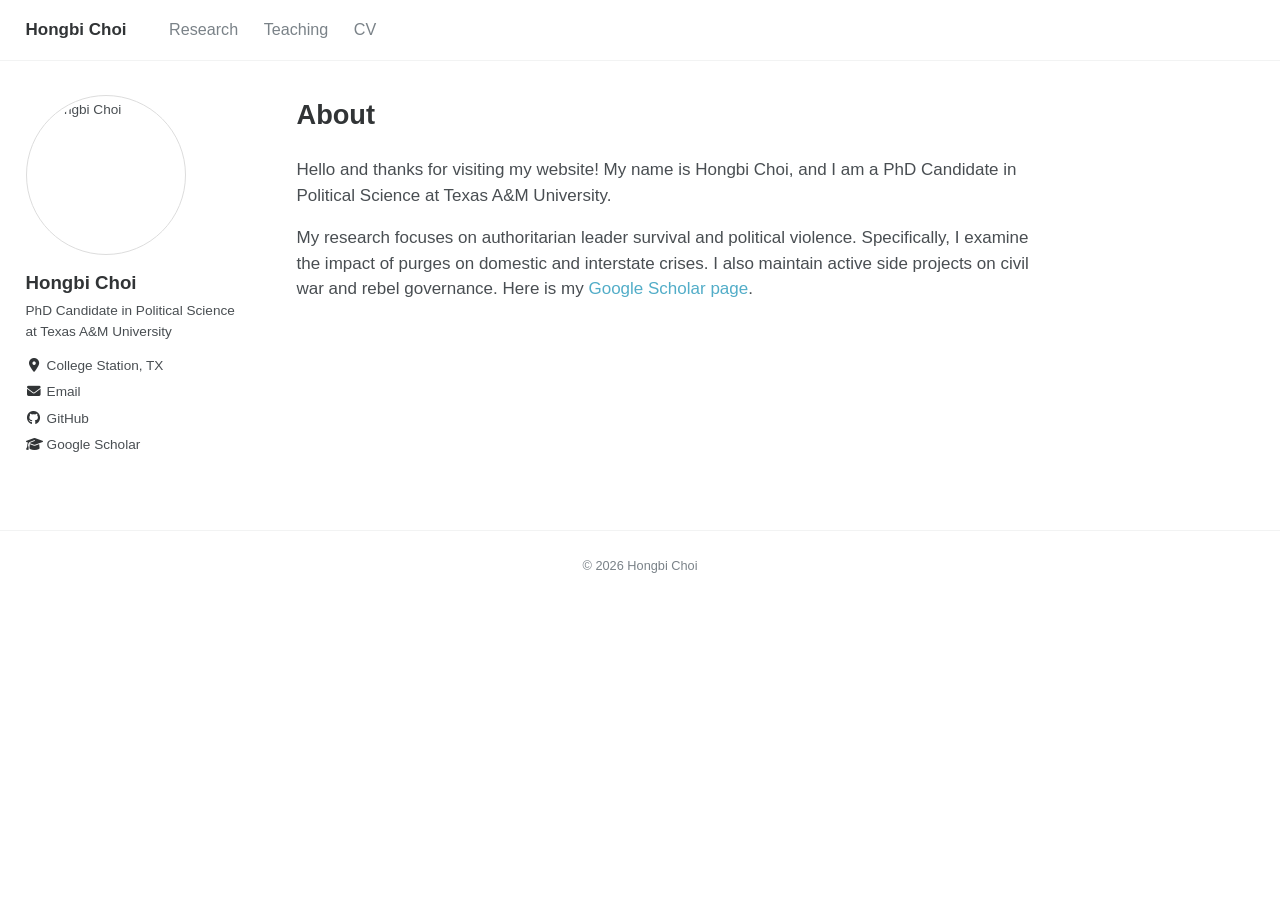
==== index.html @ 8efd3cb0 "Update intro, research list, add teaching page and Oct 2026 CV Co-Authored-By: Claude Opus 5.5 <nore" ====
<!doctype html>
<html lang="en">
<head>
  <meta charset="utf-8">
  <meta name="viewport" content="width=device-width, initial-scale=1">
  <title>Hongbi Choi</title>
  <link rel="stylesheet" href="https://cdnjs.cloudflare.com/ajax/libs/font-awesome/6.5.1/css/all.min.css">
  <link rel="stylesheet" href="assets/style.css">
</head>
<body>

<header class="masthead">
  <div class="masthead__inner">
    <a class="site-title" href="index.html">Hongbi Choi</a>
    <ul class="nav-links">
      <li><a href="research.html">Research</a></li>
      <li><a href="teaching.html">Teaching</a></li>
      <li><a href="cv.html">CV</a></li>
    </ul>
  </div>
</header>

<div class="page">
  <aside class="sidebar">
    <div class="author__avatar"><img src="assets/profile.jpg" alt="Hongbi Choi"></div>
    <div>
      <h3 class="author__name">Hongbi Choi</h3>
      <p class="author__bio">PhD Candidate in Political Science at Texas A&amp;M University</p>
      <ul class="author__links">
        <li><i class="fas fa-map-marker-alt"></i><span>College Station, TX</span></li>
        <li><a href="mailto:choi112@tamu.edu"><i class="fas fa-envelope"></i>Email</a></li>
        <li><a href="https://github.com/hongbichoi112"><i class="fab fa-github"></i>GitHub</a></li>
        <li><a href="https://scholar.google.com/citations?user=u6lAiIwAAAAJ&amp;hl=en&amp;oi=ao"><i class="fas fa-graduation-cap"></i>Google Scholar</a></li>
      </ul>
    </div>
  </aside>

  <main class="content">
    <h1>About</h1>
    <p>
      Hello and thanks for visiting my website! My name is Hongbi Choi, and I am a PhD Candidate
      in Political Science at Texas A&amp;M University.
    </p>
    <p>
      My research focuses on authoritarian leader survival and political violence. Specifically,
      I examine the impact of purges on domestic and interstate crises. I also maintain active side
      projects on civil war and rebel governance. Here is my
      <a href="https://scholar.google.com/citations?user=u6lAiIwAAAAJ&amp;hl=en&amp;oi=ao">Google Scholar page</a>.
    </p>
  </main>
</div>

<footer>&copy; 2026 Hongbi Choi</footer>
</body>
</html>
---- assets/style.css ----
/* ===== Academic site — Minimal Mistakes 스타일 ===== */
:root {
  --text: #494e52;
  --heading: #313436;
  --muted: #7a8288;
  --link: #52adc8;
  --accent: #8b1e1e;          /* 버튼 색 (Texas A&M maroon 계열) */
  --border: #f2f3f3;
  --bg: #ffffff;
  --code-bg: #fafafa;
}

* { box-sizing: border-box; }

html { font-size: 16px; }
@media (min-width: 1024px) { html { font-size: 17px; } }

body {
  margin: 0;
  background: var(--bg);
  color: var(--text);
  font-family: -apple-system, BlinkMacSystemFont, "Roboto", "Segoe UI",
               "Helvetica Neue", "Lucida Grande", Arial, sans-serif;
  line-height: 1.5;
}

a { color: var(--link); text-decoration: none; }
a:hover { text-decoration: underline; }

/* ===== 상단 네비게이션 ===== */
.masthead {
  border-bottom: 1px solid var(--border);
  background: #fff;
  position: sticky; top: 0; z-index: 10;
}
.masthead__inner {
  max-width: 1280px;
  margin: 0 auto;
  padding: 1em 1.5em;
  display: flex; align-items: center; gap: 2.5em;
}
.site-title {
  font-weight: 700; color: var(--heading); font-size: 1rem; white-space: nowrap;
}
.site-title:hover { text-decoration: none; }
.nav-links { display: flex; gap: 1.5em; margin: 0; padding: 0; list-style: none; }
.nav-links a { color: var(--muted); font-size: .95rem; }
.nav-links a.active, .nav-links a:hover { color: var(--heading); text-decoration: none; }

/* ===== 레이아웃: 사이드바 + 본문 ===== */
.page {
  max-width: 1280px;
  margin: 0 auto;
  padding: 2em 1.5em 4em;
  display: grid;
  grid-template-columns: 220px 1fr;
  gap: 3em;
}
@media (max-width: 800px) {
  .page { grid-template-columns: 1fr; gap: 1.5em; padding-top: 1.5em; }
}

/* ===== 사이드바 (프로필) ===== */
.sidebar { font-size: .8rem; }
@media (min-width: 801px) { .sidebar { position: sticky; top: 5em; align-self: start; } }

.author__avatar img {
  width: 160px; height: 160px; object-fit: cover;
  border-radius: 50%; border: 1px solid #ddd; padding: 4px; display: block;
}
.author__name { margin: .8em 0 .2em; font-size: 1.1rem; font-weight: 700; color: var(--heading); }
.author__bio { margin: 0 0 1em; color: var(--text); }
.author__links { list-style: none; margin: 0; padding: 0; }
.author__links li { margin: .45em 0; }
.author__links a, .author__links span { color: var(--text); }
.author__links i { width: 1.2em; text-align: center; margin-right: .35em; color: var(--heading); }

@media (max-width: 800px) {
  .sidebar { display: flex; gap: 1.2em; align-items: center; flex-wrap: wrap; }
  .author__avatar img { width: 100px; height: 100px; }
  .author__links { display: flex; flex-wrap: wrap; gap: .3em 1em; }
  .author__links li { margin: 0; }
}

/* ===== 본문 ===== */
.content { max-width: 760px; min-width: 0; }
.content h1 { font-size: 1.6rem; color: var(--heading); margin: 0 0 .8em; }
.content h2 {
  font-size: 1.35rem; color: var(--heading);
  margin: 0 0 .8em; padding-bottom: .4em;
}
.content h2 + * { margin-top: 0; }
.content section { margin-bottom: 2.5em; }
.content p { margin: 0 0 1em; }

/* 논문 항목 */
.paper { margin-bottom: 1.6em; }
.paper__title { margin: 0 0 .5em; }
.paper__title em { font-style: italic; }

.btns { display: flex; flex-wrap: wrap; gap: .4em; }
.btn {
  display: inline-block;
  font-size: .78rem; line-height: 1.4;
  padding: .25em .55em;
  border: 1px solid var(--accent);
  border-radius: 3px;
  color: var(--accent); background: #fff;
  cursor: pointer; font-family: inherit;
}
.btn:hover { background: var(--accent); color: #fff; text-decoration: none; }
.btn[aria-expanded="true"] { background: var(--accent); color: #fff; }

.abstract {
  display: none;
  margin-top: .7em;
  padding: .8em 1em;
  background: var(--code-bg);
  border-left: 3px solid var(--accent);
  font-size: .9rem;
}
.abstract.open { display: block; }

.paper__note { margin: -.3em 0 .5em; font-size: .85rem; color: var(--muted); }
.muted { color: var(--muted); font-weight: 400; }

/* Teaching 페이지 */
.course { margin-bottom: 1.1em; }
.content .course__title { margin: 0; }
.content .course__term { margin: .1em 0 0; font-size: .85rem; color: var(--muted); }

/* 일반 리스트 */
.plain-list { padding-left: 1.2em; }
.plain-list li { margin-bottom: .5em; }

/* CV 페이지 PDF 뷰어 */
.cv-frame {
  width: 100%; height: 80vh;
  border: 1px solid #ddd; border-radius: 4px;
}

footer {
  text-align: center; font-size: .75rem; color: var(--muted);
  padding: 2em 1em; border-top: 1px solid var(--border);
}

@media (max-width: 480px) {
  .masthead__inner { gap: 1.2em; padding: 1em; }
  .nav-links { gap: 1em; }
}
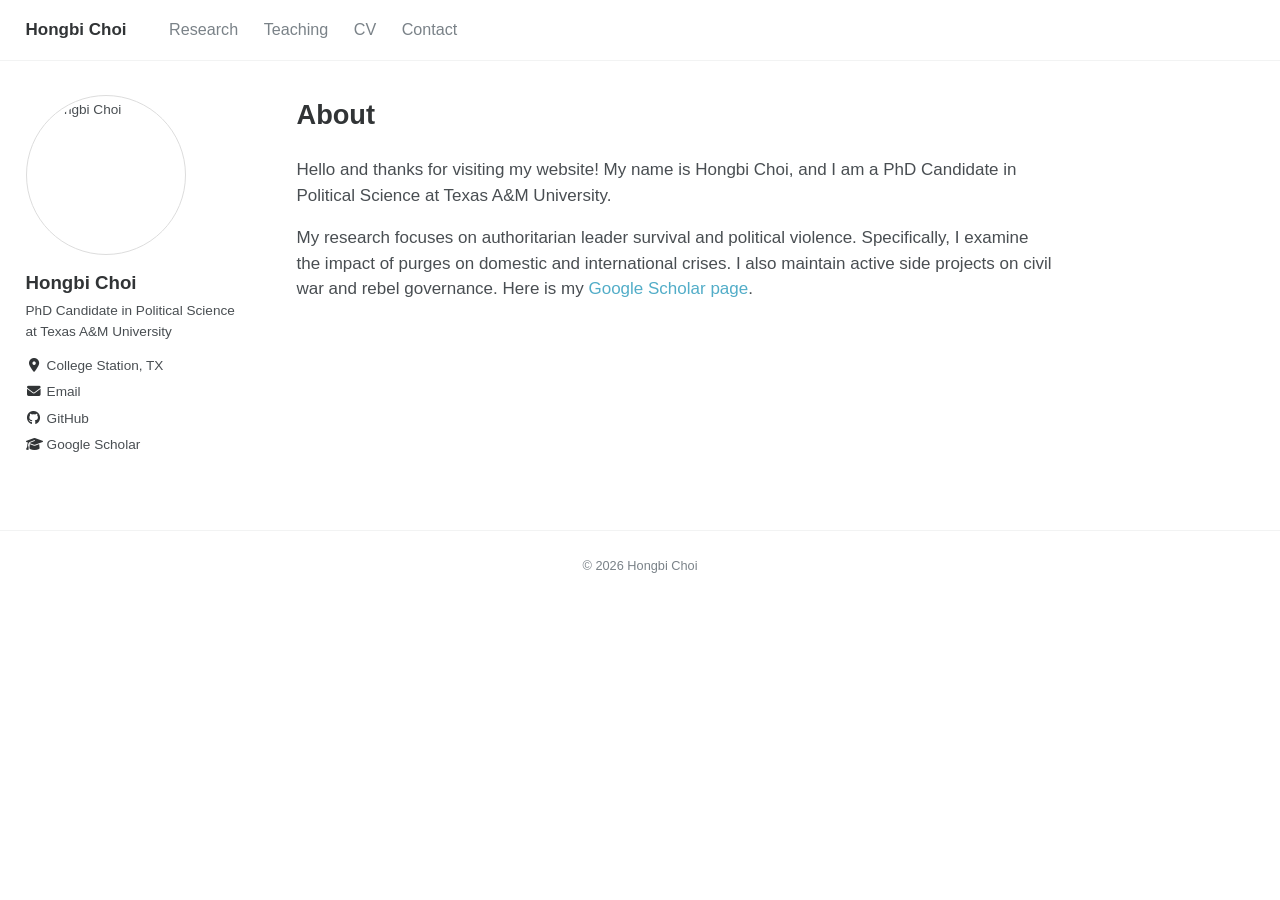
==== commit 6df9e359: "Add Contact page; reword intro to international crises Co-Authored-By: Claude Opus 5.5 <noreply@anth" ====
--- a/index.html
+++ b/index.html
@@ -16,6 +16,7 @@
       <li><a href="research.html">Research</a></li>
       <li><a href="teaching.html">Teaching</a></li>
       <li><a href="cv.html">CV</a></li>
+      <li><a href="contact.html">Contact</a></li>
     </ul>
   </div>
 </header>
@@ -43,7 +44,7 @@
     </p>
     <p>
       My research focuses on authoritarian leader survival and political violence. Specifically,
-      I examine the impact of purges on domestic and interstate crises. I also maintain active side
+      I examine the impact of purges on domestic and international crises. I also maintain active side
       projects on civil war and rebel governance. Here is my
       <a href="https://scholar.google.com/citations?user=u6lAiIwAAAAJ&amp;hl=en&amp;oi=ao">Google Scholar page</a>.
     </p>
--- a/assets/style.css
+++ b/assets/style.css
@@ -148,3 +148,9 @@
   .masthead__inner { gap: 1.2em; padding: 1em; }
   .nav-links { gap: 1em; }
 }
+
+/* Contact 페이지 */
+.content .contact { margin-bottom: 1.8em; }
+.content .contact h2 { font-size: 1.1rem; margin-bottom: .4em; }
+.content .contact h2 i { width: 1.2em; color: var(--accent); }
+.content address { font-style: normal; line-height: 1.6; }
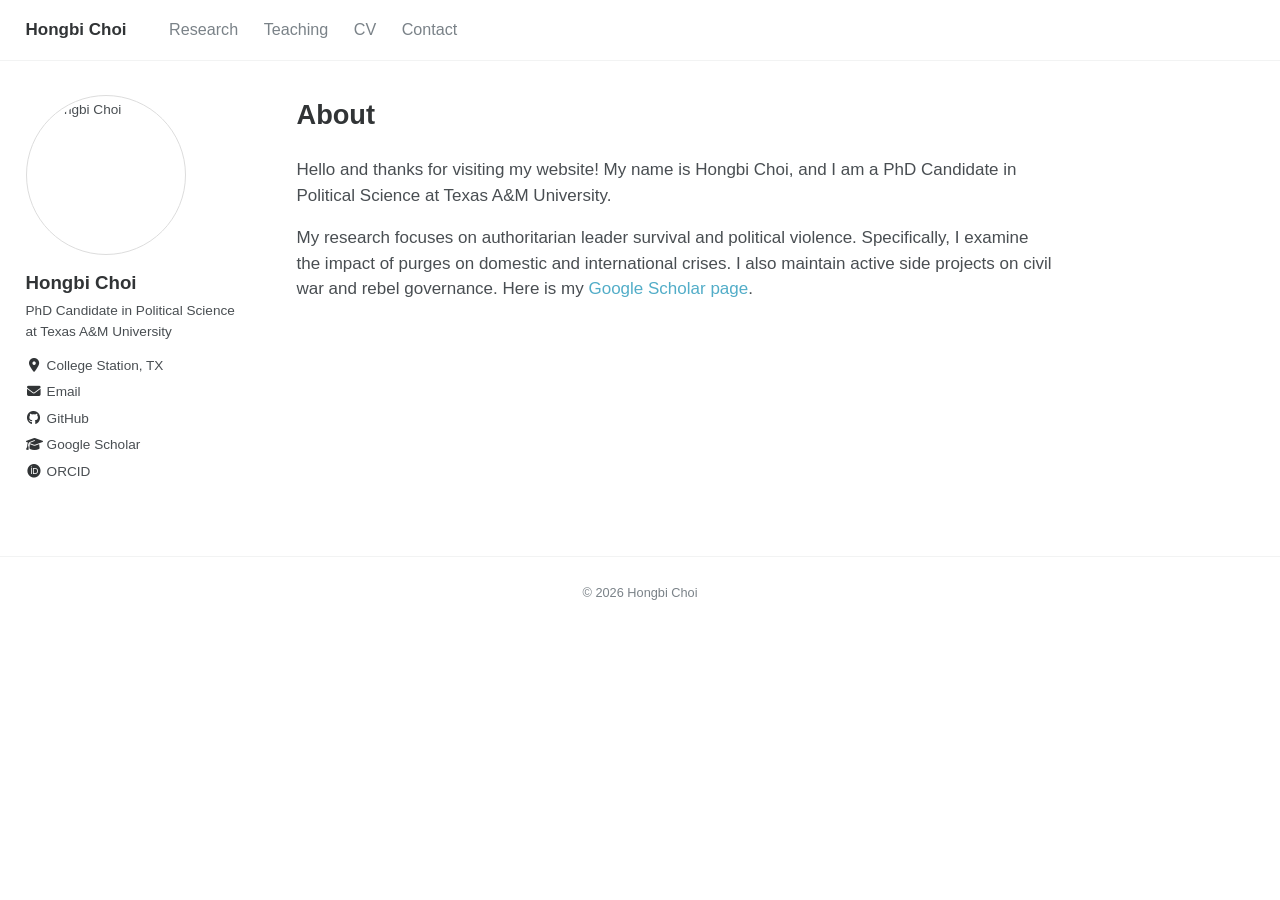
==== commit f0337e06: "Add ORCID link and structured data Co-Authored-By: Claude Opus 5.5 <noreply@anthropic.com>" ====
--- a/index.html
+++ b/index.html
@@ -3,7 +3,59 @@
 <head>
   <meta charset="utf-8">
   <meta name="viewport" content="width=device-width, initial-scale=1">
-  <title>Hongbi Choi</title>
+  <title>Hongbi Choi | Political Science, Texas A&amp;M University</title>
+  <meta name="description" content="Hongbi Choi is a PhD Candidate in Political Science at Texas A&amp;M University studying authoritarian leader survival, purges, political violence, civil war, and rebel governance.">
+  <meta name="author" content="Hongbi Choi">
+  <link rel="canonical" href="https://hongbichoi.com/">
+  <meta property="og:type" content="profile">
+  <meta property="og:site_name" content="Hongbi Choi">
+  <meta property="og:title" content="Hongbi Choi | Political Science, Texas A&amp;M University">
+  <meta property="og:description" content="Hongbi Choi is a PhD Candidate in Political Science at Texas A&amp;M University studying authoritarian leader survival, purges, political violence, civil war, and rebel governance.">
+  <meta property="og:url" content="https://hongbichoi.com/">
+  <meta property="og:image" content="https://hongbichoi.com/assets/profile.jpg">
+  <meta name="twitter:card" content="summary">
+  <script type="application/ld+json">
+{
+    "@context": "https://schema.org",
+    "@type": "Person",
+    "name": "Hongbi Choi",
+    "url": "https://hongbichoi.com/",
+    "image": "https://hongbichoi.com/assets/profile.jpg",
+    "jobTitle": "PhD Candidate in Political Science",
+    "email": "mailto:choi112@tamu.edu",
+    "affiliation": {
+      "@type": "CollegeOrUniversity",
+      "name": "Texas A&M University",
+      "department": {
+        "@type": "Organization",
+        "name": "Department of Political Science"
+      }
+    },
+    "alumniOf": [
+      {
+        "@type": "CollegeOrUniversity",
+        "name": "Chung-Ang University"
+      },
+      {
+        "@type": "CollegeOrUniversity",
+        "name": "Kyonggi University"
+      }
+    ],
+    "knowsAbout": [
+      "Authoritarian politics",
+      "Purges",
+      "Political violence",
+      "Civil war",
+      "Rebel governance",
+      "International conflict"
+    ],
+    "sameAs": [
+      "https://scholar.google.com/citations?user=u6lAiIwAAAAJ",
+      "https://github.com/hongbichoi112",
+      "https://orcid.org/0009-0004-6435-3929"
+    ]
+  }
+  </script>
   <link rel="stylesheet" href="https://cdnjs.cloudflare.com/ajax/libs/font-awesome/6.5.1/css/all.min.css">
   <link rel="stylesheet" href="assets/style.css">
 </head>
@@ -32,6 +84,7 @@
         <li><a href="mailto:choi112@tamu.edu"><i class="fas fa-envelope"></i>Email</a></li>
         <li><a href="https://github.com/hongbichoi112"><i class="fab fa-github"></i>GitHub</a></li>
         <li><a href="https://scholar.google.com/citations?user=u6lAiIwAAAAJ&amp;hl=en&amp;oi=ao"><i class="fas fa-graduation-cap"></i>Google Scholar</a></li>
+        <li><a href="https://orcid.org/0009-0004-6435-3929"><i class="fab fa-orcid"></i>ORCID</a></li>
       </ul>
     </div>
   </aside>
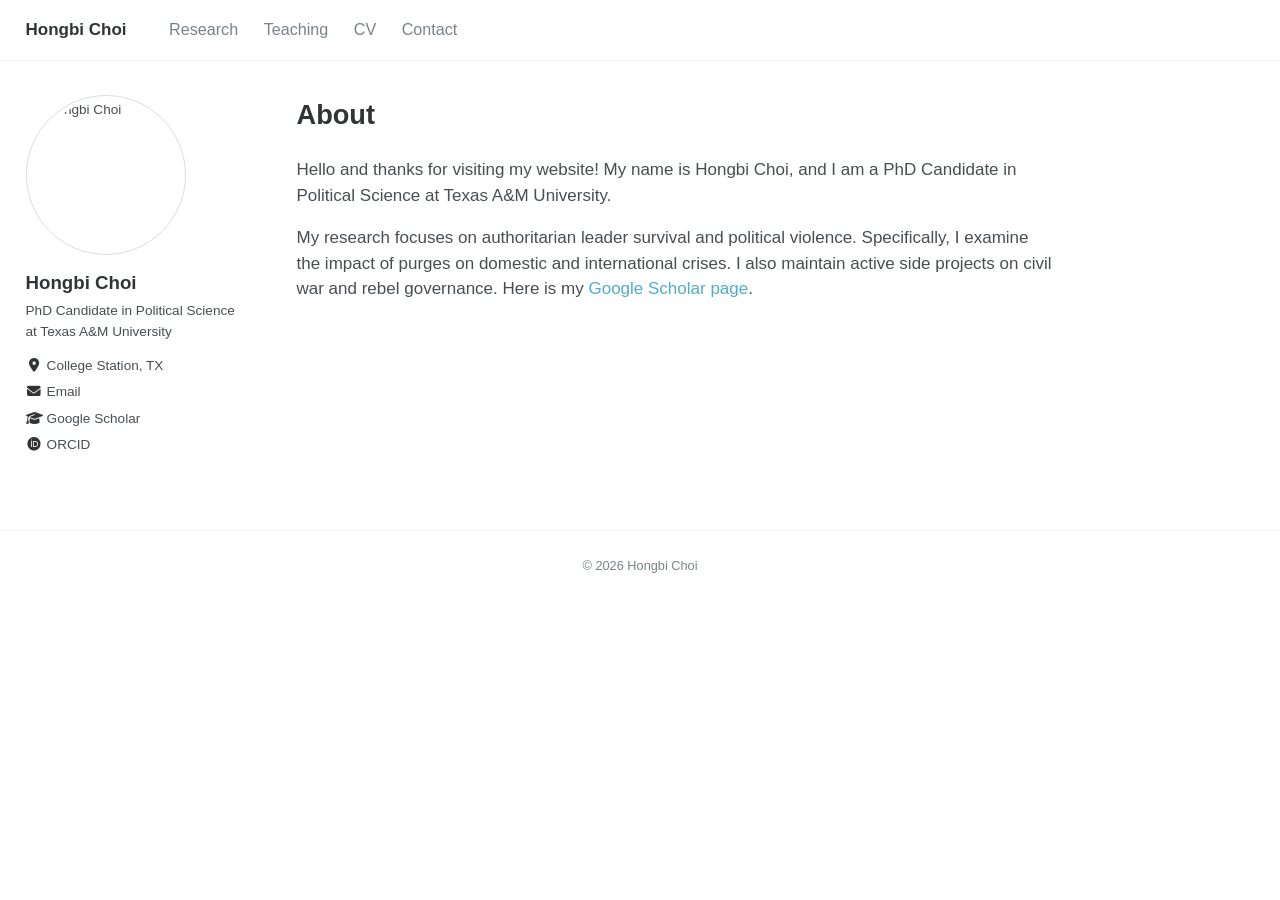
==== commit 3b4a688c: "Hide GitHub button from sidebar Co-Authored-By: Claude Opus 5.5 <noreply@anthropic.com>" ====
--- a/index.html
+++ b/index.html
@@ -82,7 +82,6 @@
       <ul class="author__links">
         <li><i class="fas fa-map-marker-alt"></i><span>College Station, TX</span></li>
         <li><a href="mailto:choi112@tamu.edu"><i class="fas fa-envelope"></i>Email</a></li>
-        <li><a href="https://github.com/hongbichoi112"><i class="fab fa-github"></i>GitHub</a></li>
         <li><a href="https://scholar.google.com/citations?user=u6lAiIwAAAAJ&amp;hl=en&amp;oi=ao"><i class="fas fa-graduation-cap"></i>Google Scholar</a></li>
         <li><a href="https://orcid.org/0009-0004-6435-3929"><i class="fab fa-orcid"></i>ORCID</a></li>
       </ul>
